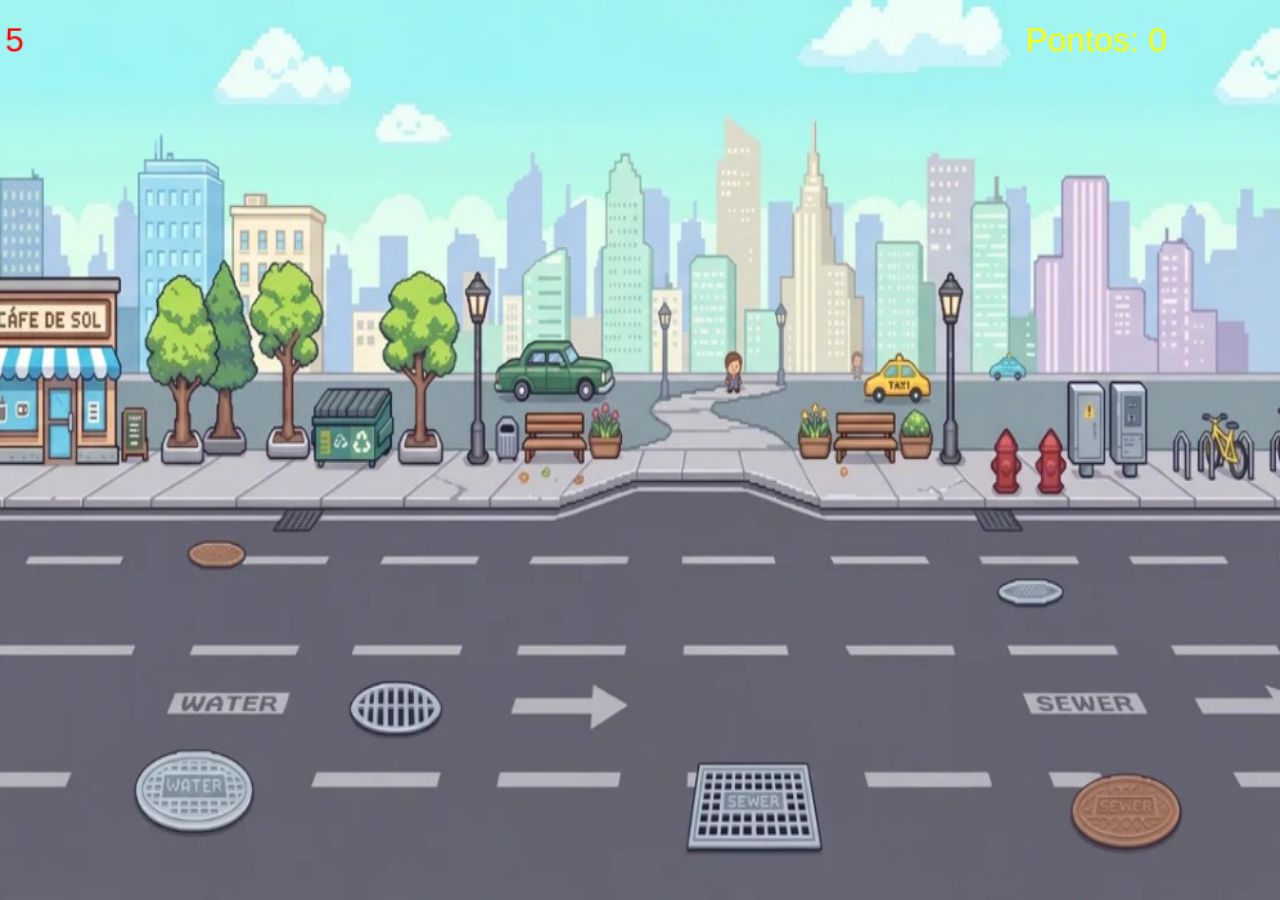
==== jogo.html @ 328af8e1 "Add files via upload" ====
<!DOCTYPE html>
<html lang="pt-BR">
<head>
<meta charset="UTF-8">
<meta name="viewport" content="width=device-width, initial-scale=1.0">
<link rel="stylesheet" href="./style.css">
<script src="./models/Carro.js" defer></script>
<script src="./index.js" defer></script>
<title>Game</title>
</head>

<body>
<canvas id="des" width="1200" height="700"></canvas>
</body>
</html>
---- style.css ----
* {
    margin: 0;
    padding: 0;
    box-sizing: border-box;
}

body {
    background: #000;
    display: flex;
    justify-content: center;
    align-items: center;
    width: 100vw;
    height: 100vh;
    overflow: hidden;
}

canvas {
    display: block;
    width: 100vw;
    height: 100vh;
    object-fit: cover;
}
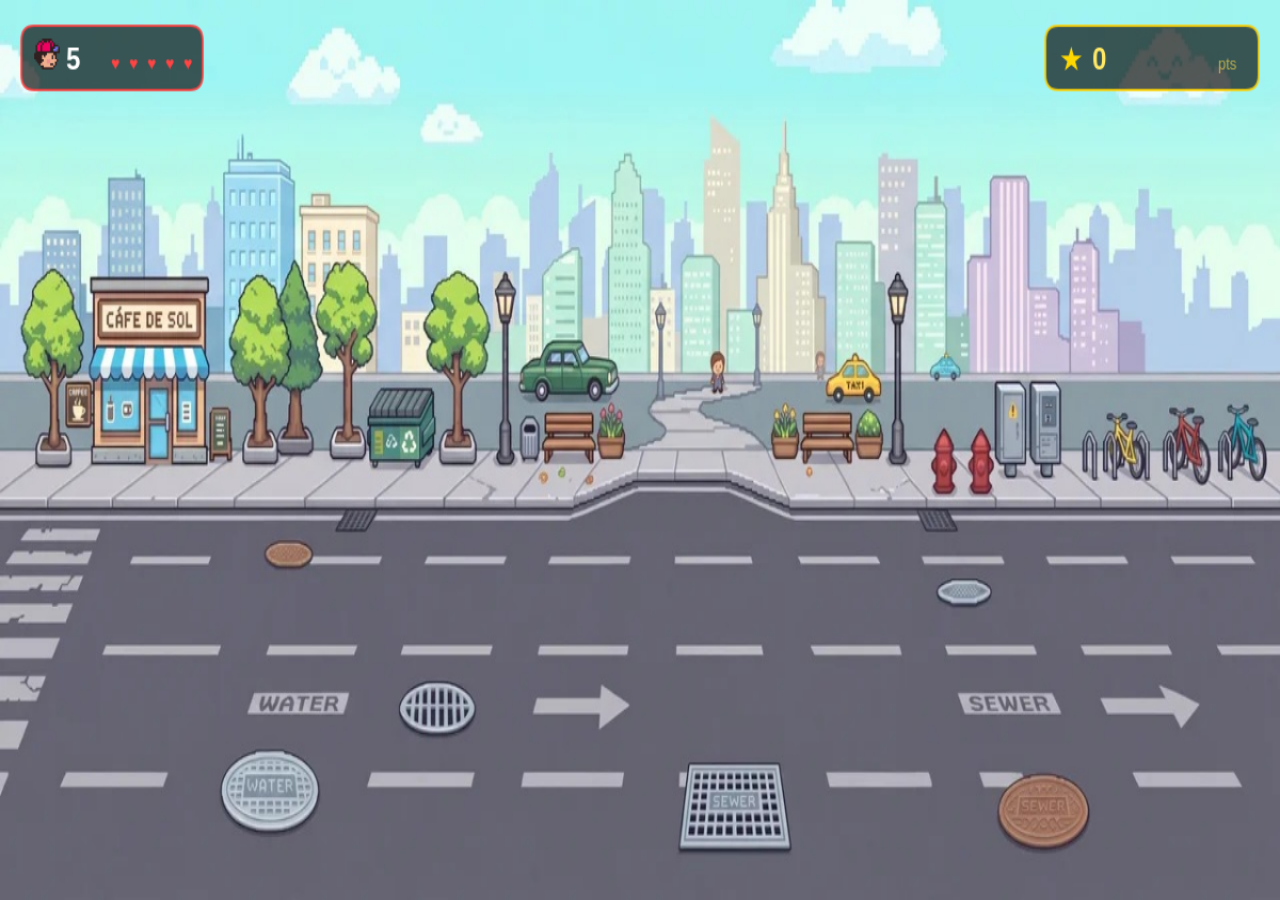
==== commit 272ea9dd: "Add files via upload" ====
--- a/jogo.html
+++ b/jogo.html
@@ -3,29 +3,23 @@
 <head>
 <meta charset="UTF-8">
 <meta name="viewport" content="width=device-width, initial-scale=1.0">
-<link rel="stylesheet" href="./style.css">
+<title>Game</title>
+<style>
+  * { margin: 0; padding: 0; box-sizing: border-box; }
+  body { background: #000; overflow: hidden; }
+  canvas {
+    display: block;
+    position: fixed;
+    top: 0;
+    left: 0;
+    width: 100vw;
+    height: 100vh;
+  }
+</style>
 <script src="./models/Carro.js" defer></script>
 <script src="./index.js" defer></script>
-<title>Game</title>
 </head>
-
 <body>
 <canvas id="des" width="1200" height="700"></canvas>
 </body>
-</html>
-
-
-
-
-
-
-
-
-
-
-
-
-
-
-
-
+</html>
